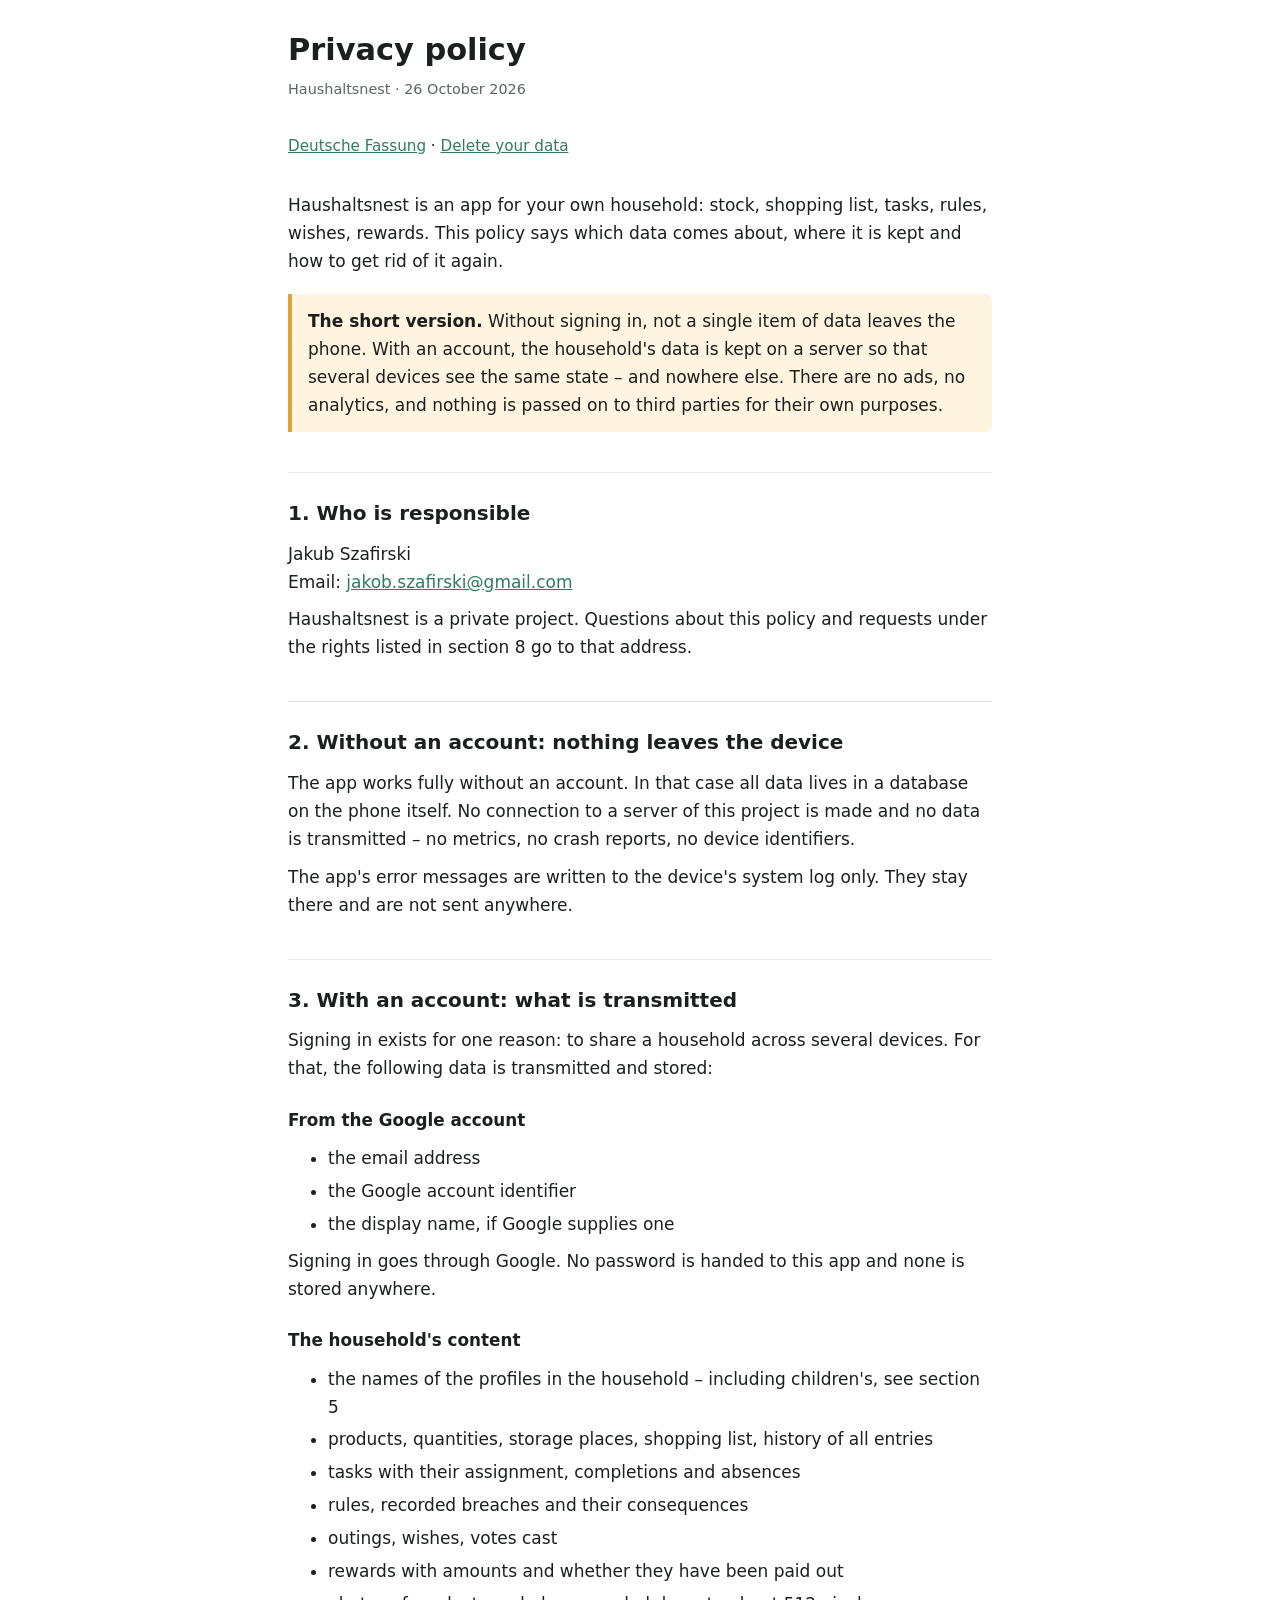
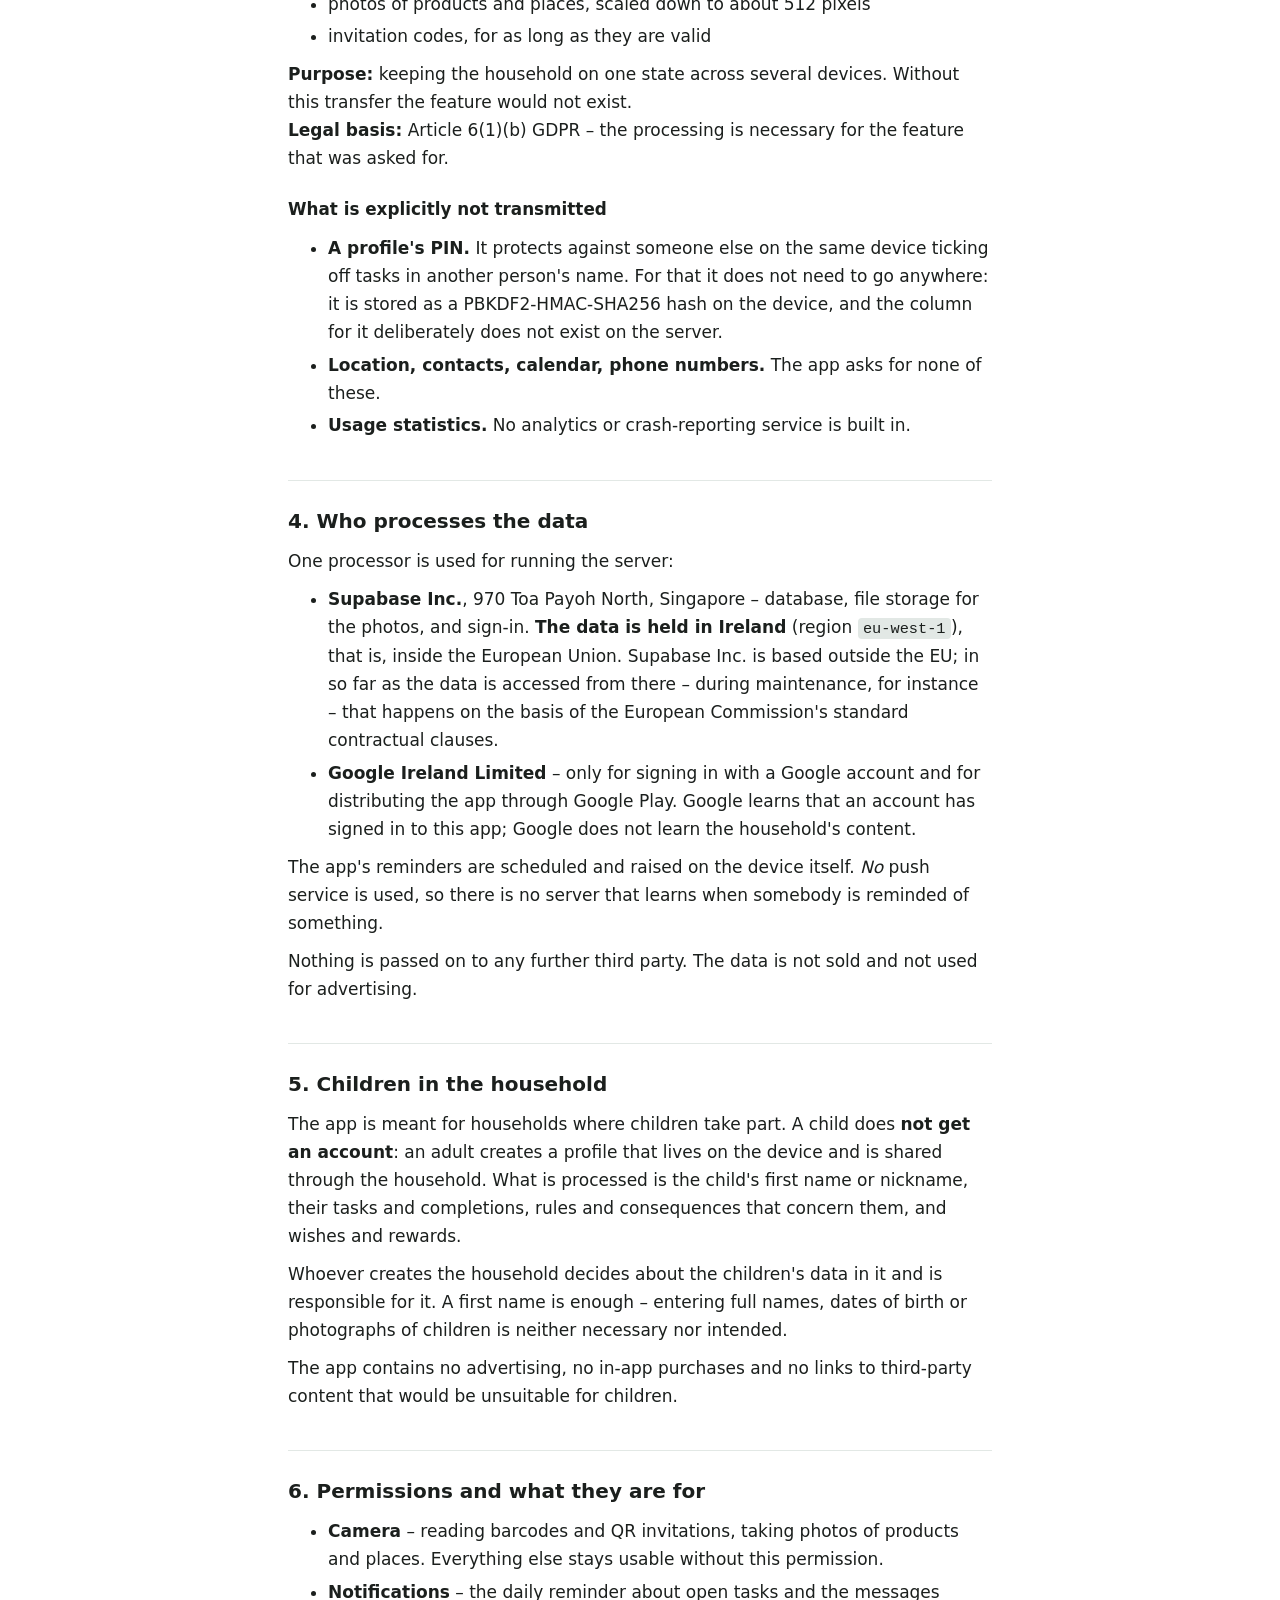
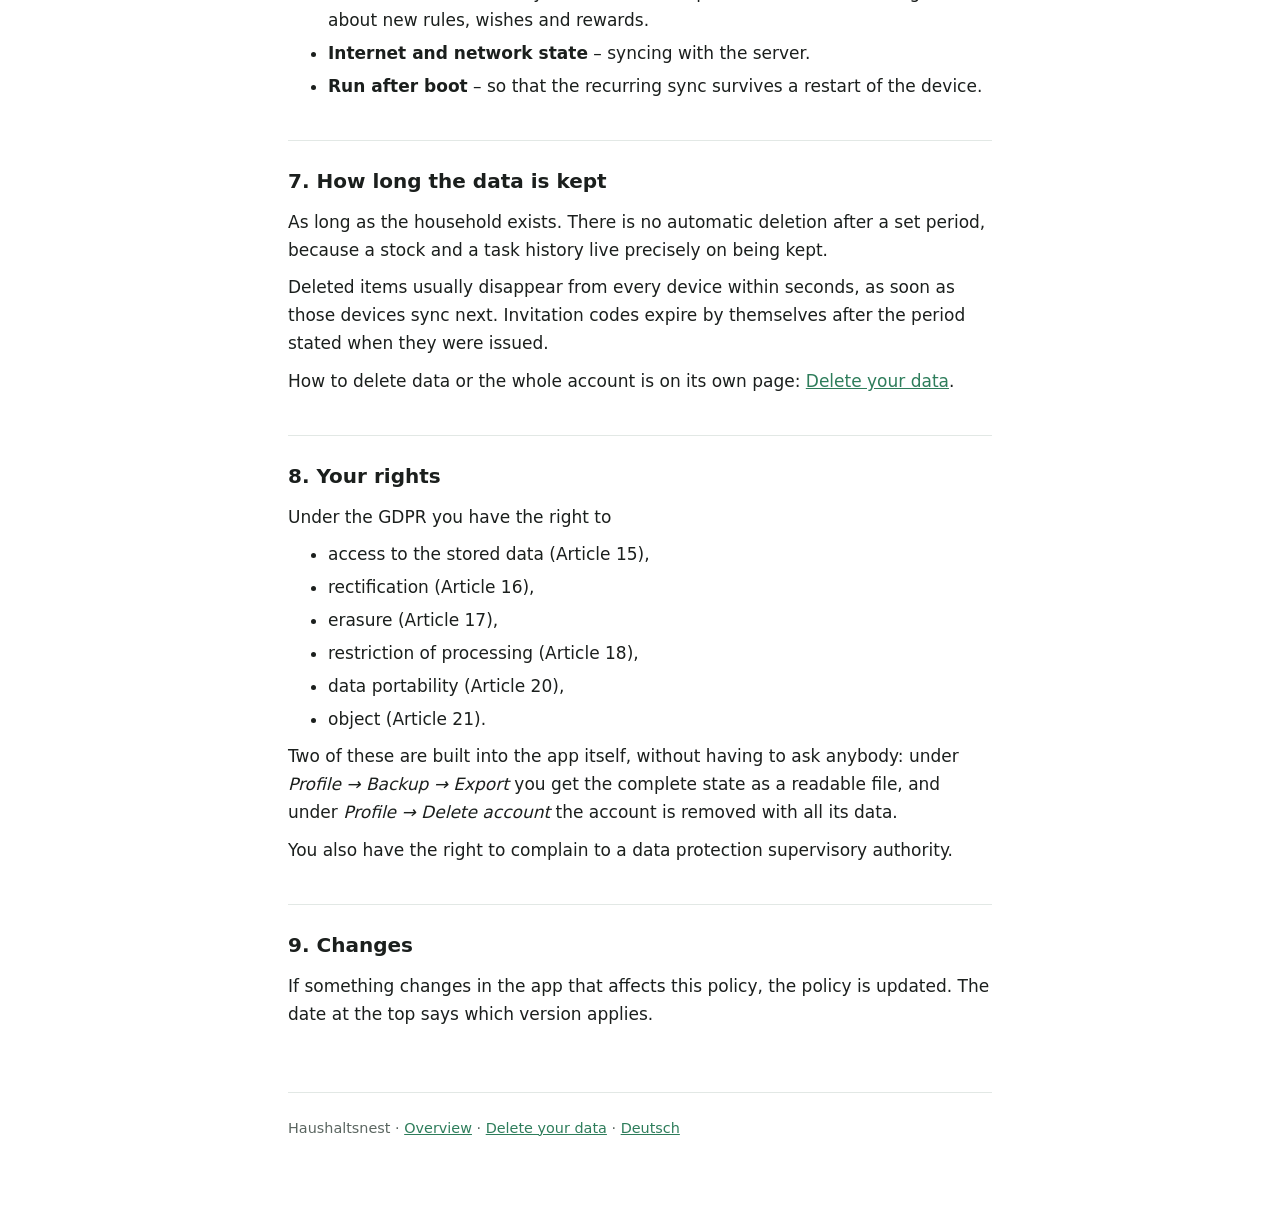
==== docs/privacy.html @ 82956542 "Datenschutzerklaerung und Loeschseite" ====
<!DOCTYPE html>
<html lang="en">
<head>
<meta charset="utf-8">
<meta name="viewport" content="width=device-width, initial-scale=1">
<title>Privacy policy – Haushaltsnest</title>
<link rel="stylesheet" href="stil.css">
</head>
<body>
<main>

<h1>Privacy policy</h1>
<p class="stand">Haushaltsnest · 26 October 2026</p>

<p class="sprachen"><a href="datenschutz.html">Deutsche Fassung</a> · <a href="loeschung.html">Delete your data</a></p>

<p>
    Haushaltsnest is an app for your own household: stock, shopping list, tasks, rules,
    wishes, rewards. This policy says which data comes about, where it is kept and how to
    get rid of it again.
</p>

<div class="merk">
    <strong>The short version.</strong> Without signing in, not a single item of data
    leaves the phone. With an account, the household's data is kept on a server so that
    several devices see the same state – and nowhere else. There are no ads, no analytics,
    and nothing is passed on to third parties for their own purposes.
</div>

<h2>1. Who is responsible</h2>
<p>
    Jakub Szafirski<br>
    Email: <a href="mailto:jakob.szafirski@gmail.com">jakob.szafirski@gmail.com</a>
</p>
<p>
    Haushaltsnest is a private project. Questions about this policy and requests under the
    rights listed in section 8 go to that address.
</p>

<h2>2. Without an account: nothing leaves the device</h2>
<p>
    The app works fully without an account. In that case all data lives in a database on
    the phone itself. No connection to a server of this project is made and no data is
    transmitted – no metrics, no crash reports, no device identifiers.
</p>
<p>
    The app's error messages are written to the device's system log only. They stay there
    and are not sent anywhere.
</p>

<h2>3. With an account: what is transmitted</h2>
<p>
    Signing in exists for one reason: to share a household across several devices. For
    that, the following data is transmitted and stored:
</p>

<h3>From the Google account</h3>
<ul>
    <li>the email address</li>
    <li>the Google account identifier</li>
    <li>the display name, if Google supplies one</li>
</ul>
<p>
    Signing in goes through Google. No password is handed to this app and none is stored
    anywhere.
</p>

<h3>The household's content</h3>
<ul>
    <li>the names of the profiles in the household – including children's, see section 5</li>
    <li>products, quantities, storage places, shopping list, history of all entries</li>
    <li>tasks with their assignment, completions and absences</li>
    <li>rules, recorded breaches and their consequences</li>
    <li>outings, wishes, votes cast</li>
    <li>rewards with amounts and whether they have been paid out</li>
    <li>photos of products and places, scaled down to about 512 pixels</li>
    <li>invitation codes, for as long as they are valid</li>
</ul>
<p>
    <strong>Purpose:</strong> keeping the household on one state across several devices.
    Without this transfer the feature would not exist.<br>
    <strong>Legal basis:</strong> Article 6(1)(b) GDPR – the processing is necessary for
    the feature that was asked for.
</p>

<h3>What is explicitly not transmitted</h3>
<ul>
    <li>
        <strong>A profile's PIN.</strong> It protects against someone else on the same
        device ticking off tasks in another person's name. For that it does not need to go
        anywhere: it is stored as a PBKDF2-HMAC-SHA256 hash on the device, and the column
        for it deliberately does not exist on the server.
    </li>
    <li>
        <strong>Location, contacts, calendar, phone numbers.</strong> The app asks for none
        of these.
    </li>
    <li>
        <strong>Usage statistics.</strong> No analytics or crash-reporting service is built
        in.
    </li>
</ul>

<h2>4. Who processes the data</h2>
<p>One processor is used for running the server:</p>
<ul>
    <li>
        <strong>Supabase Inc.</strong>, 970 Toa Payoh North, Singapore – database, file
        storage for the photos, and sign-in. <strong>The data is held in Ireland</strong>
        (region <code>eu-west-1</code>), that is, inside the European Union. Supabase Inc. is
        based outside the EU; in so far as the data is accessed from there – during
        maintenance, for instance – that happens on the basis of the European Commission's
        standard contractual clauses.
    </li>
    <li>
        <strong>Google Ireland Limited</strong> – only for signing in with a Google account
        and for distributing the app through Google Play. Google learns that an account has
        signed in to this app; Google does not learn the household's content.
    </li>
</ul>
<p>
    The app's reminders are scheduled and raised on the device itself. <em>No</em> push
    service is used, so there is no server that learns when somebody is reminded of
    something.
</p>
<p>
    Nothing is passed on to any further third party. The data is not sold and not used for
    advertising.
</p>

<h2>5. Children in the household</h2>
<p>
    The app is meant for households where children take part. A child does <strong>not get
    an account</strong>: an adult creates a profile that lives on the device and is shared
    through the household. What is processed is the child's first name or nickname, their
    tasks and completions, rules and consequences that concern them, and wishes and
    rewards.
</p>
<p>
    Whoever creates the household decides about the children's data in it and is
    responsible for it. A first name is enough – entering full names, dates of birth or
    photographs of children is neither necessary nor intended.
</p>
<p>
    The app contains no advertising, no in-app purchases and no links to third-party
    content that would be unsuitable for children.
</p>

<h2>6. Permissions and what they are for</h2>
<ul>
    <li><strong>Camera</strong> – reading barcodes and QR invitations, taking photos of
        products and places. Everything else stays usable without this permission.</li>
    <li><strong>Notifications</strong> – the daily reminder about open tasks and the
        messages about new rules, wishes and rewards.</li>
    <li><strong>Internet and network state</strong> – syncing with the server.</li>
    <li><strong>Run after boot</strong> – so that the recurring sync survives a restart of
        the device.</li>
</ul>

<h2>7. How long the data is kept</h2>
<p>
    As long as the household exists. There is no automatic deletion after a set period,
    because a stock and a task history live precisely on being kept.
</p>
<p>
    Deleted items usually disappear from every device within seconds, as soon as those
    devices sync next. Invitation codes expire by themselves after the period stated when
    they were issued.
</p>
<p>
    How to delete data or the whole account is on its own page:
    <a href="loeschung.html">Delete your data</a>.
</p>

<h2>8. Your rights</h2>
<p>Under the GDPR you have the right to</p>
<ul>
    <li>access to the stored data (Article 15),</li>
    <li>rectification (Article 16),</li>
    <li>erasure (Article 17),</li>
    <li>restriction of processing (Article 18),</li>
    <li>data portability (Article 20),</li>
    <li>object (Article 21).</li>
</ul>
<p>
    Two of these are built into the app itself, without having to ask anybody: under
    <em>Profile → Backup → Export</em> you get the complete state as a readable file, and
    under <em>Profile → Delete account</em> the account is removed with all its data.
</p>
<p>
    You also have the right to complain to a data protection supervisory authority.
</p>

<h2>9. Changes</h2>
<p>
    If something changes in the app that affects this policy, the policy is updated. The
    date at the top says which version applies.
</p>

<footer>
    Haushaltsnest · <a href="index.html">Overview</a> ·
    <a href="loeschung.html">Delete your data</a> ·
    <a href="datenschutz.html">Deutsch</a>
</footer>

</main>
</body>
</html>
---- docs/stil.css ----
/*
    Eine Datei, keine Abhängigkeiten.

    Eine Datenschutzerklärung, die beim Aufruf eine Schriftart von einem fremden Server
    nachlädt, überträgt die IP-Adresse des Lesers an diesen Server – und widerspricht
    damit genau dem, was auf ihr steht. Deshalb: nur Systemschriften, keine Einbindung
    von außen, kein Skript.
*/

:root {
    --grund: #ffffff;
    --schrift: #1b1f1d;
    --leise: #5b6661;
    --akzent: #2e7d5b;
    --rand: #e2e8e5;
    --merk: #fff4e0;
    --merkrand: #e0a33c;
}

@media (prefers-color-scheme: dark) {
    :root {
        --grund: #141816;
        --schrift: #e8ece9;
        --leise: #9aa6a0;
        --akzent: #6cc79b;
        --rand: #2a302d;
        --merk: #33280f;
        --merkrand: #a87d26;
    }
}

* {
    box-sizing: border-box;
}

body {
    margin: 0;
    padding: 2rem 1rem 5rem;
    background: var(--grund);
    color: var(--schrift);
    font-family: system-ui, -apple-system, "Segoe UI", Roboto, sans-serif;
    font-size: 17px;
    line-height: 1.65;
}

main {
    max-width: 44rem;
    margin: 0 auto;
}

h1 {
    font-size: 1.9rem;
    line-height: 1.2;
    margin: 0 0 0.25rem;
}

h2 {
    font-size: 1.25rem;
    margin: 2.5rem 0 0.5rem;
    padding-top: 1.5rem;
    border-top: 1px solid var(--rand);
}

h3 {
    font-size: 1.05rem;
    margin: 1.5rem 0 0.4rem;
}

p,
ul,
ol {
    margin: 0.6rem 0;
}

li {
    margin: 0.3rem 0;
}

a {
    color: var(--akzent);
}

code {
    font-family: ui-monospace, "Cascadia Code", Consolas, monospace;
    font-size: 0.9em;
    background: var(--rand);
    padding: 0.1em 0.35em;
    border-radius: 4px;
}

.stand {
    color: var(--leise);
    font-size: 0.9rem;
    margin-bottom: 2rem;
}

.sprachen {
    margin-bottom: 2rem;
    font-size: 0.95rem;
}

/* Was im Text wirklich wichtig ist – sparsam verwenden. */
.merk {
    background: var(--merk);
    border-left: 4px solid var(--merkrand);
    padding: 0.8rem 1rem;
    margin: 1.2rem 0;
    border-radius: 0 6px 6px 0;
}

footer {
    margin-top: 4rem;
    padding-top: 1.5rem;
    border-top: 1px solid var(--rand);
    color: var(--leise);
    font-size: 0.9rem;
}
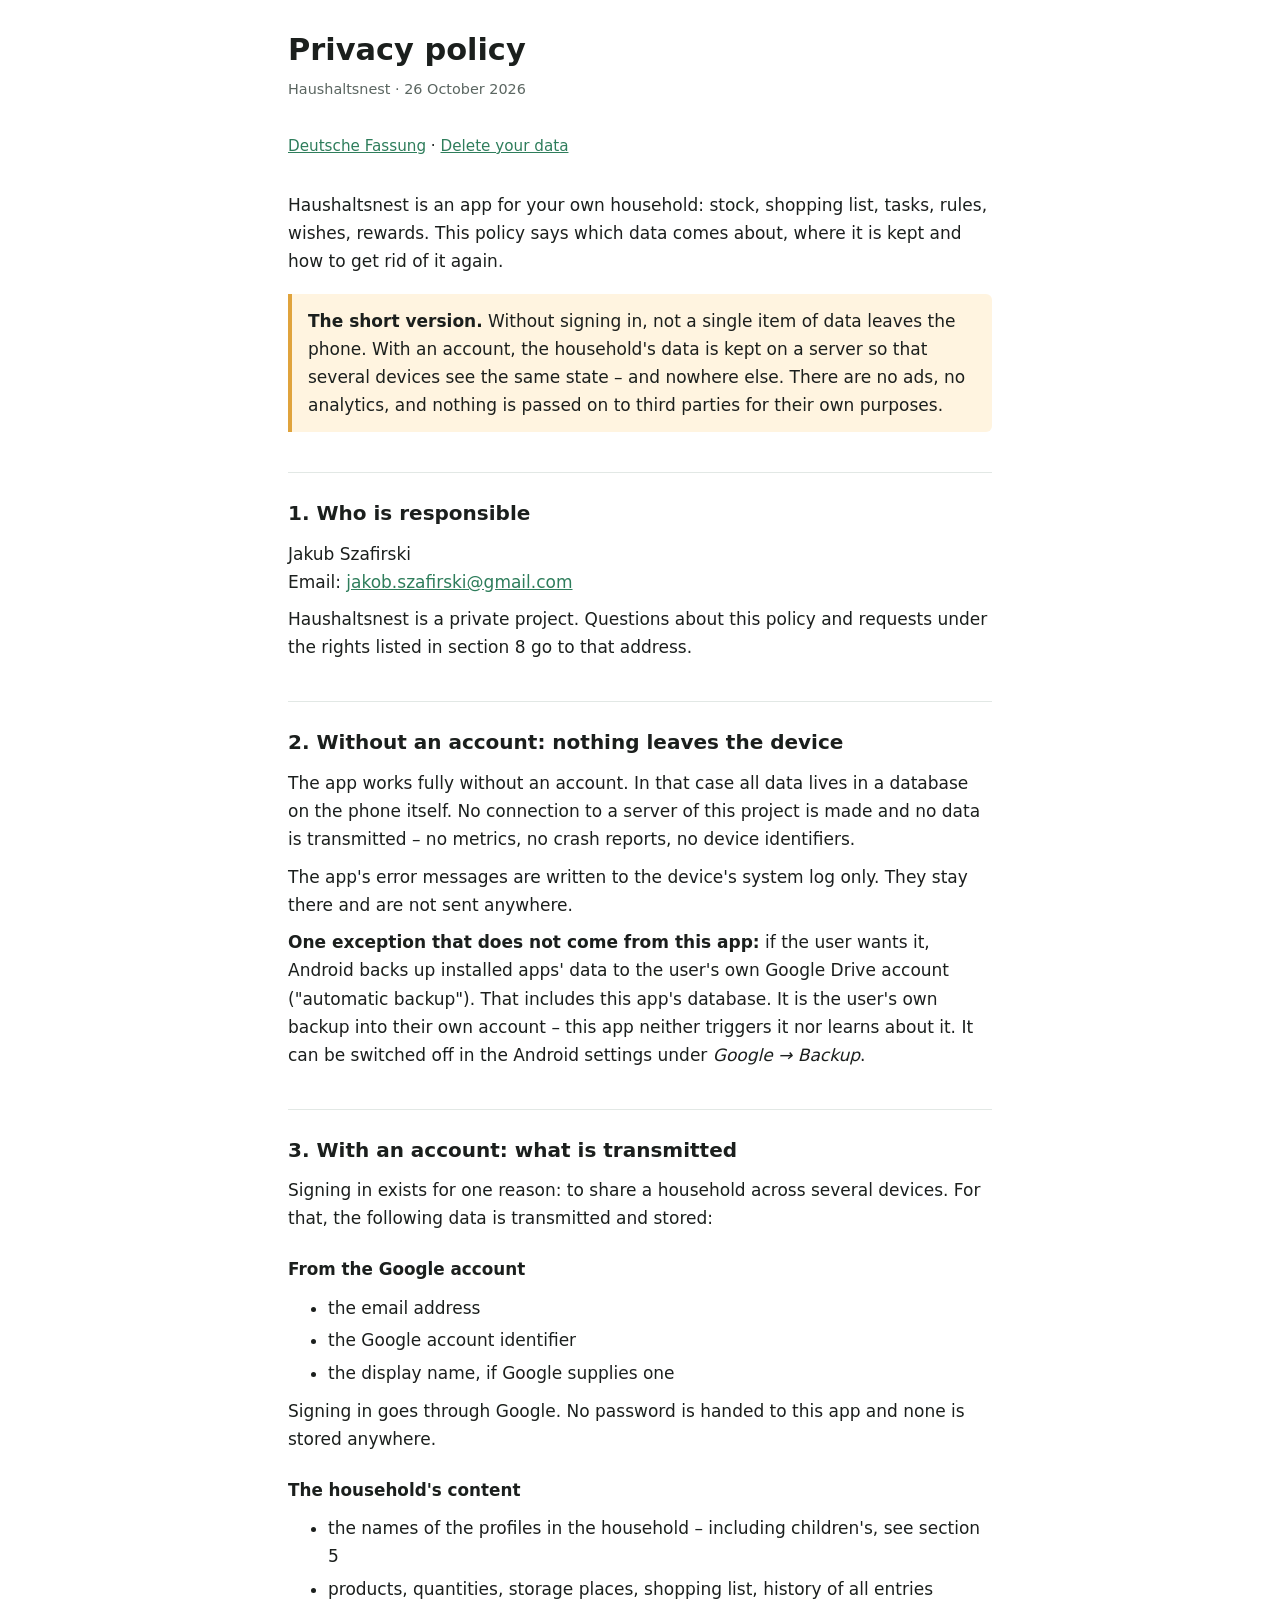
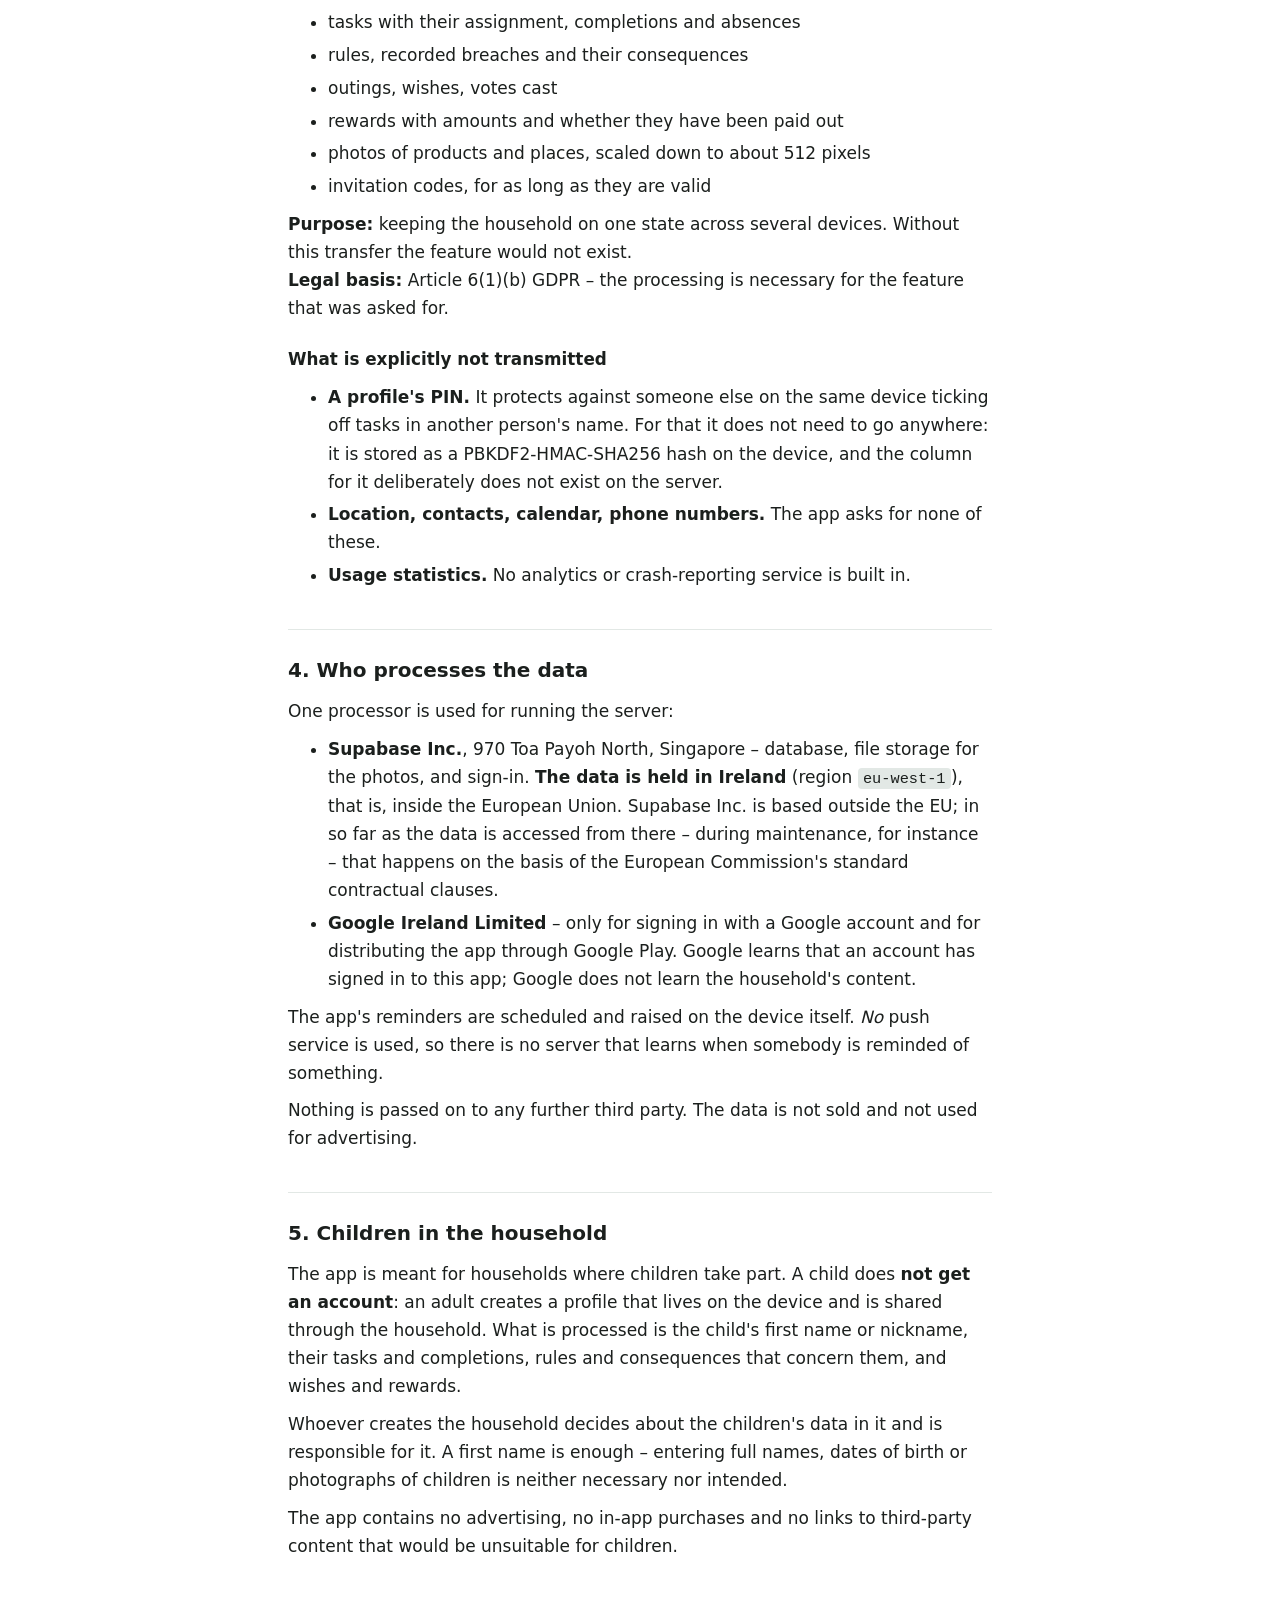
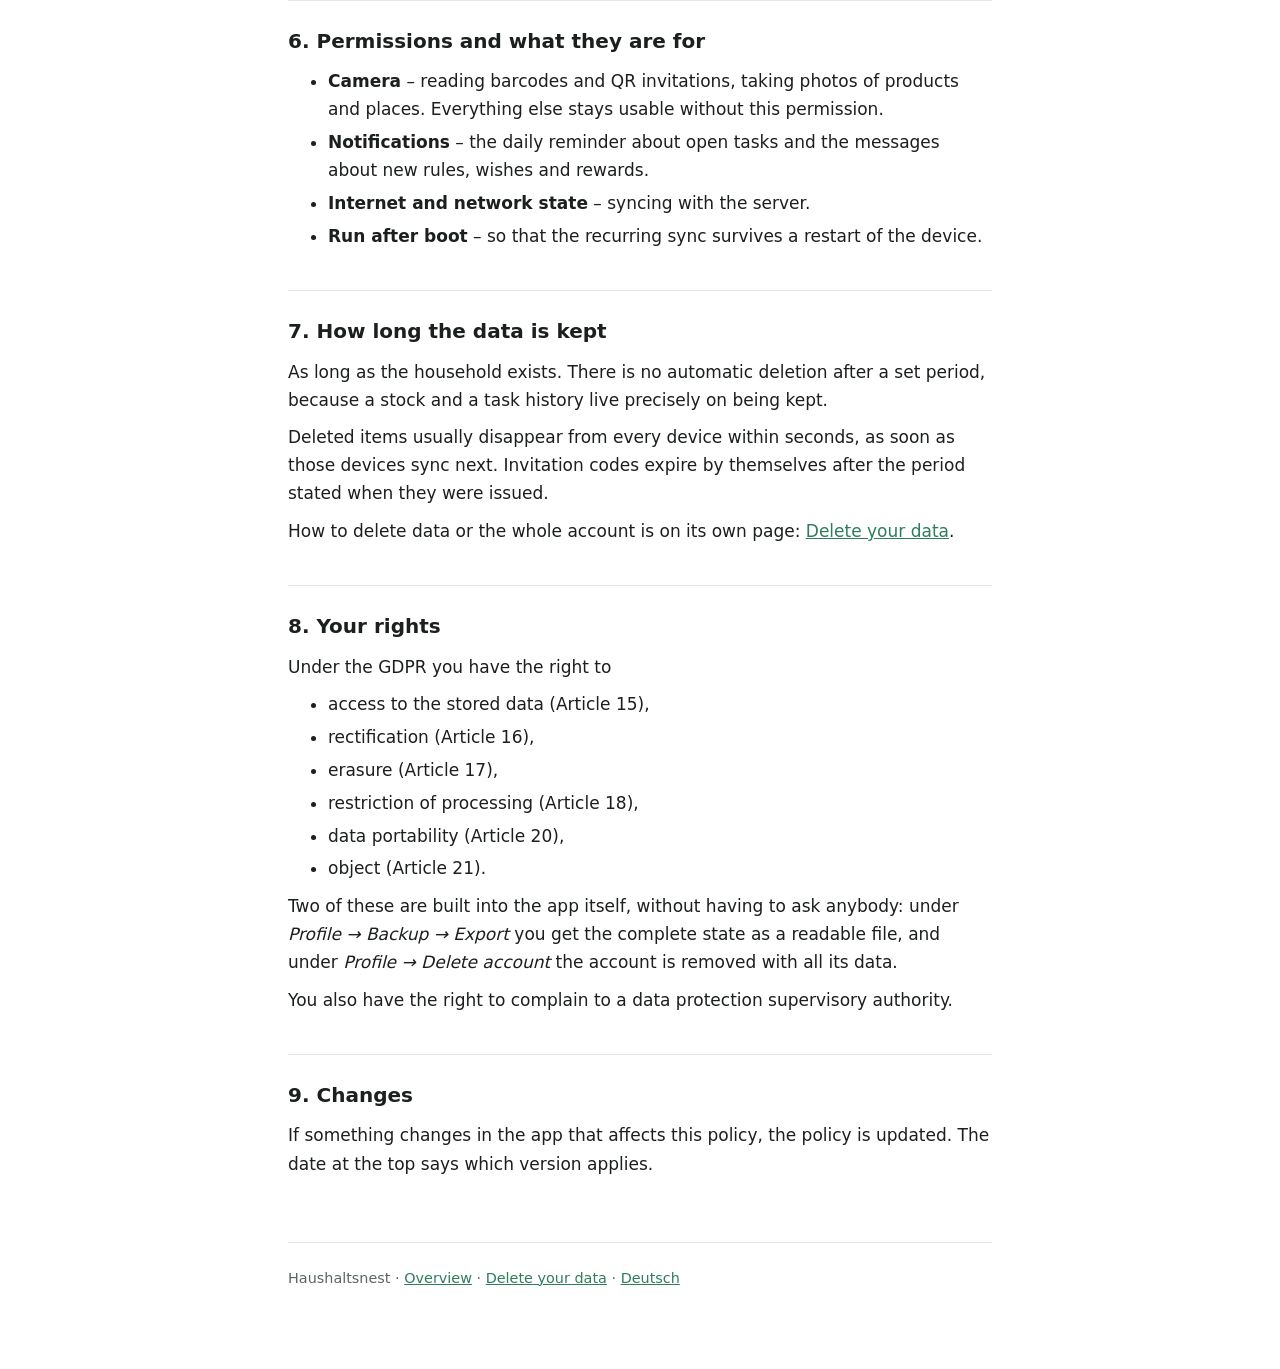
==== commit 8c1567ab: "Datenschutzerklaerung und Loeschseite" ====
--- a/docs/privacy.html
+++ b/docs/privacy.html
@@ -47,6 +47,13 @@
     The app's error messages are written to the device's system log only. They stay there
     and are not sent anywhere.
 </p>
+<p>
+    <strong>One exception that does not come from this app:</strong> if the user wants it,
+    Android backs up installed apps' data to the user's own Google Drive account ("automatic
+    backup"). That includes this app's database. It is the user's own backup into their own
+    account – this app neither triggers it nor learns about it. It can be switched off in the
+    Android settings under <em>Google → Backup</em>.
+</p>
 
 <h2>3. With an account: what is transmitted</h2>
 <p>
